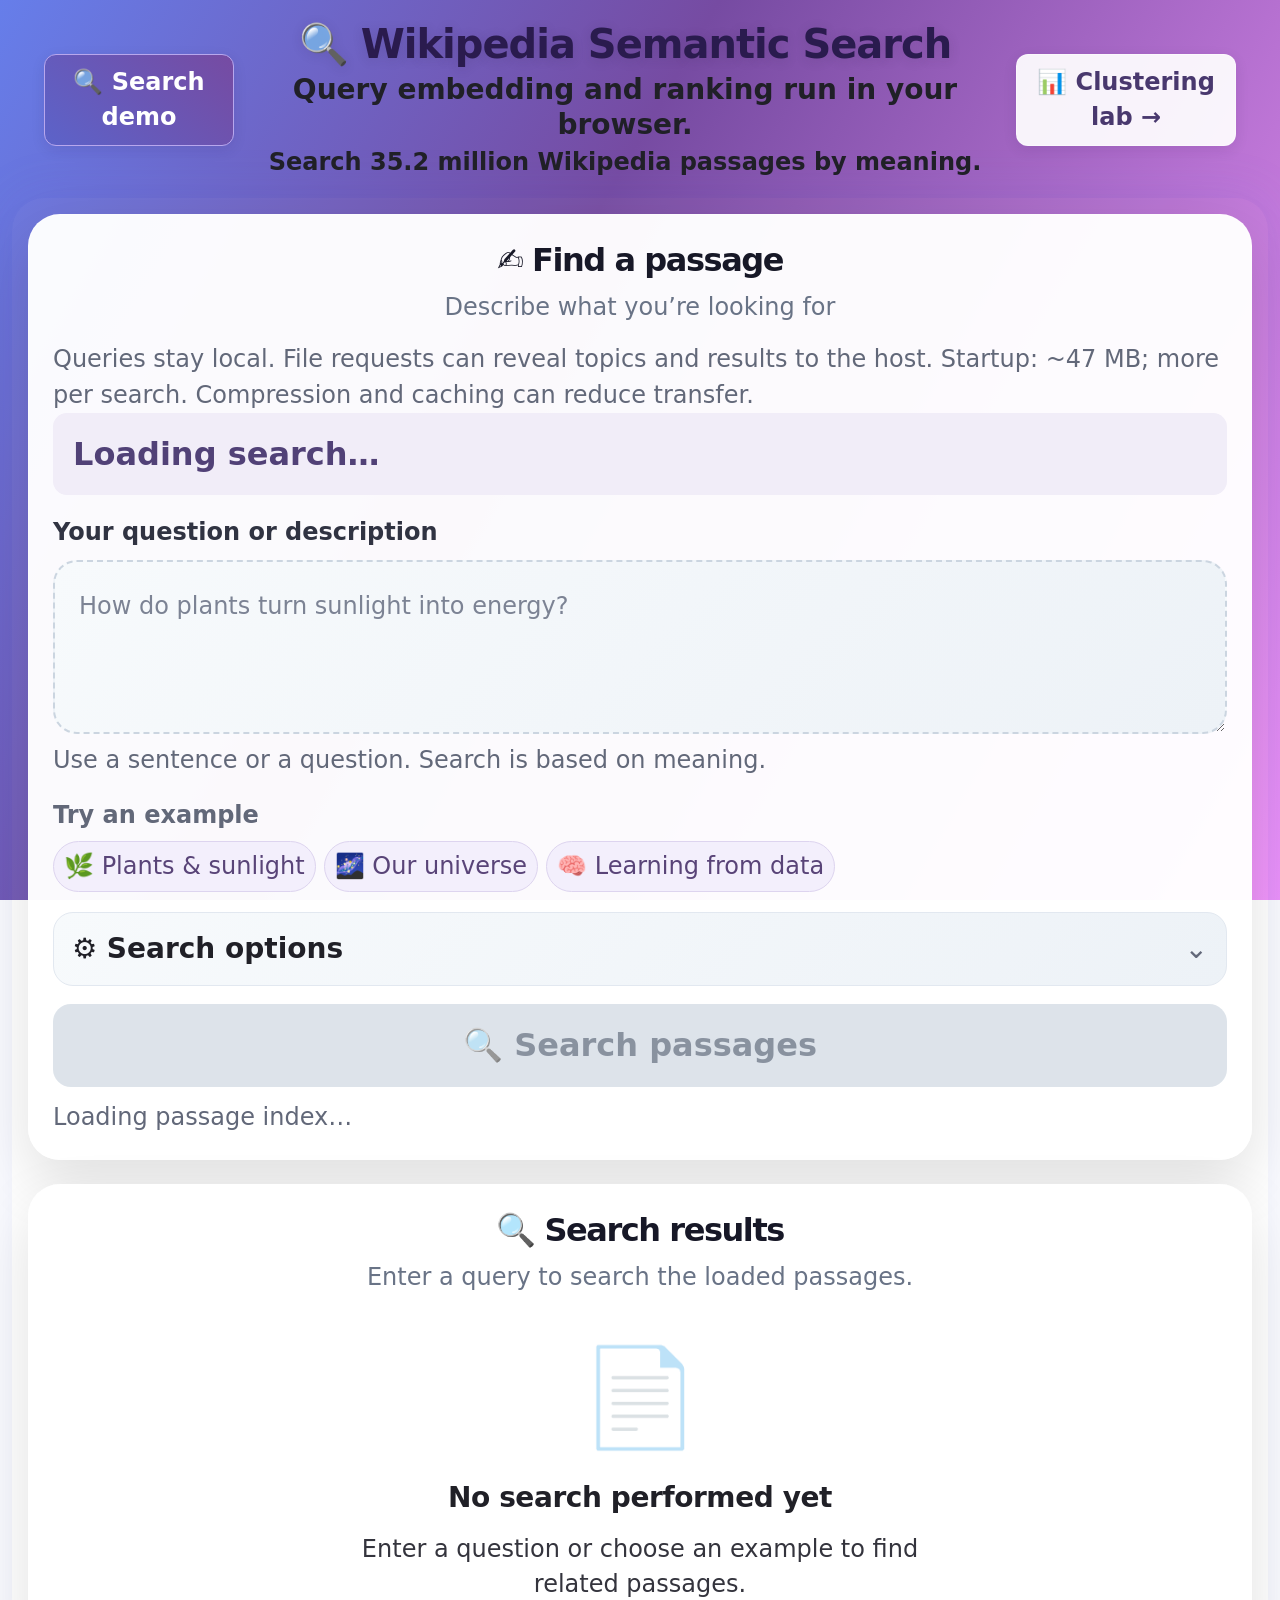
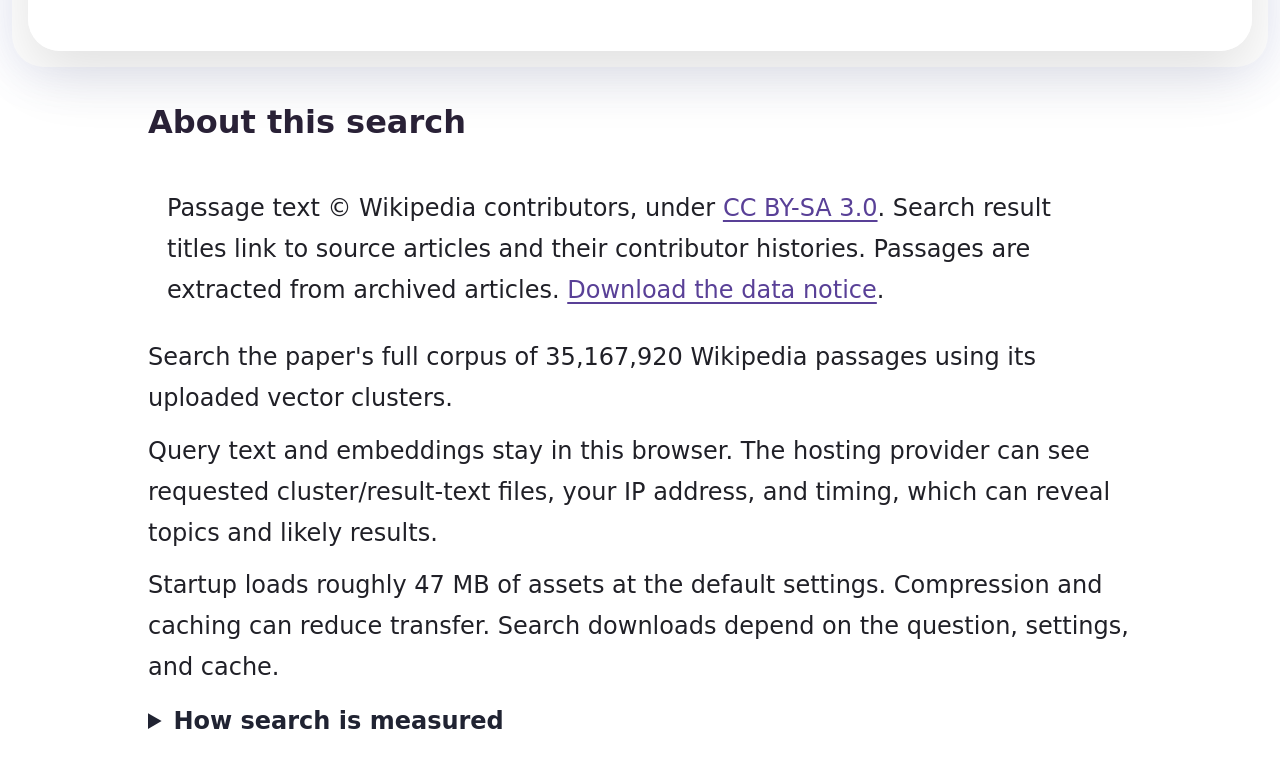
==== paper/figures/client-preview/index.html @ f3f0bb3d "Restore pre-enlargement live presentation and isolate paper copy" ====
<!doctype html>
<html lang="en">
<head>
  <meta charset="utf-8">
  <meta name="viewport" content="width=device-width, initial-scale=1">
  <title>Wikipedia Semantic Search</title>
  <meta name="description" content="Search 35.2 million Wikipedia passages using the paper's uploaded indexes, with embeddings computed in your browser.">
  <link rel="icon" href="data:image/svg+xml,%3Csvg xmlns='http://www.w3.org/2000/svg' viewBox='0 0 64 64'%3E%3Ctext y='.9em' font-size='56'%3E📚%3C/text%3E%3C/svg%3E">
  <link rel="stylesheet" href="assets/styles.css">
  <script type="module" src="assets/search.mjs"></script>
</head>
<body class="search-page">
  <a class="skip-link" href="#query">Skip to search</a>
  <header class="site-header">
    <div class="header-inner">
      <div class="header-copy">
        <h1>🔍 Wikipedia Semantic Search</h1>
        <p class="tagline">Query embedding and ranking run in your browser.</p>
        <p class="archive-description">Search 35.2 million Wikipedia passages by meaning.</p>
      </div>
      <nav class="header-links" aria-label="Demo pages">
        <a href="index.html" aria-current="page">🔍 Search demo</a>
        <a class="lab-link" href="benchmark.html">📊 Clustering lab →</a>
      </nav>
    </div>
  </header>
  <main id="main-layout">
    <div id="main-content-inner">
      <section class="panel upload-panel" aria-labelledby="queryHeading">
        <div class="panel-header">
          <h2 id="queryHeading">✍️ Find a passage</h2>
          <p class="panel-description">Describe what you’re looking for</p>
        </div>
        <p class="query-help" id="privacyNotice">Queries stay local. File requests can reveal topics and results to the host. <span id="downloadNotice">Startup: ~47 MB; more per search. Compression and caching can reduce transfer.</span></p>
        <div class="status loading" id="status" role="status" aria-live="polite">Loading search…</div>
        <progress id="progress" max="100" aria-label="Search progress" hidden></progress>
        <form id="searchForm">
          <label class="query-label" for="query">Your question or description</label>
          <textarea id="query" name="query" rows="3" maxlength="2000" required placeholder="How do plants turn sunlight into energy?" aria-describedby="queryHint"></textarea>
          <p class="query-hint" id="queryHint">Use a sentence or a question. Search is based on meaning.</p>
          <div class="examples" aria-label="Example queries">
            <span>Try an example</span>
            <button type="button" data-query="How do plants turn sunlight into energy?">🌿 Plants & sunlight</button>
            <button type="button" data-query="Why is the universe getting bigger?">🌌 Our universe</button>
            <button type="button" data-query="How can computers learn from examples?">🧠 Learning from data</button>
          </div>
          <details class="search-options">
            <summary>⚙️ Search options</summary>
            <div class="search-settings">
              <div><label for="clusterCount">Centroids</label><select id="clusterCount"><option value="8192">8,192</option><option value="16384">16,384</option><option value="32768" selected>32,768</option></select></div>
              <div><label for="codec">Centroid format</label><select id="codec" disabled><option value="sq6">SQ6</option></select></div>
              <div><label for="probes">Clusters to search</label><input id="probes" type="number" min="1" max="100" value="4" step="1" required disabled></div>
              <div><label for="resultK">Results</label><input id="resultK" type="number" min="1" value="10" step="1" required disabled></div>
            </div>
            <p>Searching more clusters can improve matches and downloads more passage vectors. Smaller centroid formats reduce the routing download.</p>
          </details>
          <div class="upload-controls">
            <button class="btn btn-primary" id="searchBtn" type="submit" disabled>🔍 Search passages</button>
            <button class="btn btn-secondary" id="clearBtn" type="button" hidden>Clear</button>
          </div>
        </form>
        <button class="btn btn-secondary" id="cancelBtn" type="button" hidden>Cancel</button>
        <p class="dataset-summary" id="indexInfo">Loading passage index…</p>
      </section>
      <section class="panel results-panel" aria-labelledby="resultsHeading" aria-busy="false">
        <div class="panel-header">
          <h2 id="resultsHeading">🔍 Search results</h2>
          <p class="panel-description" id="resultsInfo">Enter a query to search the loaded passages.</p>
        </div>
        <div id="results">
          <div class="placeholder">
            <span class="placeholder-icon" aria-hidden="true">📄</span>
            <h3 class="placeholder-title">No search performed yet</h3>
            <p class="placeholder-subtitle">Enter a question or choose an example to find related passages.</p>
          </div>
        </div>
      </section>
    </div>
    <section class="about-section" aria-labelledby="aboutHeading">
      <h2 id="aboutHeading">About this search</h2>
      <p class="measurement-note">Passage text © Wikipedia contributors, under <a rel="license" href="https://creativecommons.org/licenses/by-sa/3.0/">CC BY-SA 3.0</a>. Search result titles link to source articles and their contributor histories. Passages are extracted from archived articles. <a href="DATA-NOTICE.txt" download>Download the data notice</a>.</p>
      <p>Search the paper's full corpus of 35,167,920 Wikipedia passages using its uploaded vector clusters.</p>
      <p>Query text and embeddings stay in this browser. The hosting provider can see requested cluster/result-text files, your IP address, and timing, which can reveal topics and likely results.</p>
      <p>Startup loads roughly 47 MB of assets at the default settings. Compression and caching can reduce transfer. Search downloads depend on the question, settings, and cache.</p>
      <details><summary>How search is measured</summary>
        <p>Results separate embedding time, centroid setup, vector retrieval and result-text loading. The model and centroids are reused for later searches; selected vector clusters are downloaded for each search. Decoded passage metadata stays in a limited memory cache until this page closes or reloads.</p>
      </details>
    </section>
  </main>
</body>
</html>
---- paper/figures/client-preview/assets/styles.css ----
@font-face { font-family: Inter; font-style: normal; font-weight: 400; font-display: swap; src: url('fonts/inter-v20-latin-regular.woff2') format('woff2'); }
@font-face { font-family: Inter; font-style: normal; font-weight: 500; font-display: swap; src: url('fonts/inter-v20-latin-500.woff2') format('woff2'); }
@font-face { font-family: Inter; font-style: normal; font-weight: 600; font-display: swap; src: url('fonts/inter-v20-latin-600.woff2') format('woff2'); }
@font-face { font-family: Inter; font-style: normal; font-weight: 700; font-display: swap; src: url('fonts/inter-v20-latin-700.woff2') format('woff2'); }

:root { color-scheme: light; --ink: #202332; --muted: #626879; --accent: #6651bd; --border: #e1e5ee; --surface: #fffffff7; --gradient: linear-gradient(45deg, #5c63c9, #764ba2); }
* { box-sizing: border-box; }
body { margin: 0; min-height: 100vh; color: var(--ink); background: linear-gradient(120deg, #667eea, #764ba2 40%, #f093fb 100%, #ffecd2 120%); background-attachment: fixed; font: 400 24px/1.45 Inter, system-ui, sans-serif; }
h1, h2, h3, p { margin: 0; }
a { color: #594097; text-underline-offset: 4px; }
button, input, select, textarea { font: inherit; }
button { cursor: pointer; }
button:disabled, input:disabled, select:disabled { cursor: not-allowed; opacity: .65; }
:focus-visible { outline: 3px solid #9474e5; outline-offset: 4px; }
[hidden] { display: none !important; }
.skip-link { position: absolute; left: 16px; top: -80px; z-index: 10; padding: 12px 16px; border-radius: 10px; background: #fff; }
.skip-link:focus { top: 12px; }
.sr-only { position: absolute; width: 1px; height: 1px; padding: 0; overflow: hidden; clip: rect(0, 0, 0, 0); white-space: nowrap; border: 0; }

.header-inner { max-width: 1240px; margin: auto; padding: 20px 24px 6px; text-align: center; }
.header-copy h1, .site-header > h1 { color: #2a1b4e; font-size: 2.5rem; line-height: 1.2; font-weight: 700; letter-spacing: -.025em; text-shadow: 0 2px 12px #32204226; }
.tagline { margin-top: 4px; color: #202027; font-size: 1.75rem; line-height: 1.25; font-weight: 600; }
.archive-description { max-width: 940px; margin: 4px auto 0; color: #202027; line-height: 1.4; font-weight: 600; }
.header-links { display: flex; justify-content: center; flex-wrap: wrap; gap: 12px; margin-top: 20px; }
.header-links a { display: inline-flex; align-items: center; justify-content: center; gap: 8px; min-height: 46px; padding: 10px 20px; border: 1px solid #ffffff70; border-radius: 12px; background: #ffffffeb; color: #49386e; font-weight: 600; text-decoration: none; box-shadow: 0 4px 14px #2b174619; }
.header-links a:hover { background: #fff; }
.header-links a[aria-current='page'] { background: var(--gradient); color: #fff; border-color: #b8a7ed; }

#main-layout, .lab-layout, .runner-layout { max-width: 1440px; margin: 0 auto; padding: 12px 12px 0; }
#main-content-inner, .lab-layout { display: grid; align-items: start; gap: 24px; }
#main-content-inner { grid-template-columns: minmax(0, .9fr) minmax(0, 1.1fr); padding: 16px; border-radius: 32px; background: #ffffff08; box-shadow: 0 0 48px 8px #667eea19; }
.lab-layout { grid-template-columns: 360px minmax(0, 1fr); margin-bottom: 28px; }
.panel { min-width: 0; padding: 24px; border: 1.5px solid #ffffff52; border-radius: 32px; background: var(--surface); box-shadow: 0 24px 60px #0000001f; }
.panel-header { margin-bottom: 16px; text-align: center; }
.panel-header h2 { color: #171827; font-size: 2rem; line-height: 1.35; font-weight: 800; letter-spacing: -.045em; }
.panel-description { margin-top: 8px; color: #697386; font-weight: 500; }
.btn { display: inline-flex; align-items: center; justify-content: center; gap: 8px; min-height: 58px; padding: 18px 22px; border: 1px solid transparent; border-radius: 18px; font-weight: 600; line-height: 1.4; text-decoration: none; }
.btn-primary { background: var(--gradient); color: #fff; }
.btn-primary:hover:not(:disabled) { box-shadow: 0 6px 18px #667eea45; }
.btn-primary:disabled { background: #cbd5e0; color: #4b586d; }
.btn-secondary { background: linear-gradient(45deg, #596979, #4a5568); color: #fff; }
.btn-secondary:hover:not(:disabled) { background: #4a5568; }
.upload-controls { display: flex; flex-wrap: wrap; gap: 12px; margin-top: 18px; }
.upload-controls .btn-primary { flex: 1; }
.status { margin-top: 14px; padding: 12px 14px; border: 1px solid transparent; border-radius: 14px; background: #f1edf8; color: #514177; font-weight: 500; overflow-wrap: anywhere; }
.status.success { background: linear-gradient(120deg, #eaffef, #c6f4d5); color: #14532d; border-color: #8bd6a5; }
#status { margin: 0 0 20px; padding: 16px 18px; border-width: 2px; font-weight: 600; }
.status.error { background: #fff0ee; color: #a13429; border-color: #f2c3bb; }
progress { width: 100%; height: 8px; margin-top: 12px; accent-color: var(--accent); }

.query-label { display: block; margin: 20px 0 10px; color: #303342; font-weight: 600; }
textarea { display: block; width: 100%; min-height: 160px; resize: vertical; padding: 24px; border: 2px dashed #cbd5e0; border-radius: 24px; color: var(--ink); background: linear-gradient(135deg, #f7fafc, #edf2f7); line-height: 1.7; }
textarea:focus { border-color: var(--accent); }
textarea::placeholder { color: #7c8394; }
.query-hint, .query-help { margin-top: 8px; color: var(--muted); line-height: 1.5; }
.examples { display: flex; flex-wrap: wrap; gap: 8px; margin: 20px 0; }
.examples > span { width: 100%; font-weight: 600; color: var(--muted); }
.examples button { padding: 7px 10px; border: 1px solid #ddd4ef; border-radius: 100px; background: #f3effc; color: #594478; }
.examples button:hover:not(:disabled) { background: #e9e0fa; }
.search-options { margin: 14px 0; border: 1px solid #e2e8f0; border-radius: 20px; background: linear-gradient(135deg, #f7fafc, #edf2f7); }
.search-options summary { display: flex; align-items: center; justify-content: space-between; padding: 16px 18px; cursor: pointer; list-style: none; color: #202027; font-size: 1.75rem; font-weight: 700; }
.search-options summary::-webkit-details-marker { display: none; }
.search-options summary::after { content: '⌄'; color: var(--muted); font-weight: 400; }
.search-options[open] summary::after { content: '⌃'; }
.search-options[open] summary { border-bottom: 1px solid var(--border); }
.search-settings { display: grid; grid-template-columns: repeat(2, minmax(0, 1fr)); align-items: end; gap: 12px; padding: 4px 16px 12px; }
.search-options > p { padding: 0 16px 16px; color: var(--muted); }
.search-settings label, .controls label { display: block; margin: 12px 0 7px; font-weight: 600; }
.search-settings input, .search-settings select, .controls input, .controls select { display: block; width: 100%; min-height: 42px; padding: 9px 10px; border: 1px solid #d6d9e4; border-radius: 10px; background: #fff; color: var(--ink); }
#cancelBtn { margin-top: 12px; }
.dataset-summary { margin-top: 14px; color: var(--muted); font-weight: 500; line-height: 1.4; }
.results-panel { min-height: 440px; }
#resultsInfo { color: #697386; font-weight: 500; line-height: 1.45; overflow-wrap: anywhere; }
.placeholder { display: flex; flex-direction: column; align-items: center; justify-content: center; min-height: 300px; padding: 24px 16px; text-align: center; }
.placeholder-icon { margin-bottom: 18px; font-size: 6rem; line-height: 1.3; opacity: .45; }
.placeholder-title { color: #202027; font-size: 1.75rem; font-weight: 700; letter-spacing: -.015em; }
.placeholder-subtitle { max-width: 640px; margin-top: 14px; color: #34343d; font-weight: 500; }
.passage { margin-top: 12px; padding: 18px; border: 1px solid #e2ddef; border-radius: 20px; background: #fff; }
.passage:first-child { border: 2px solid #d4c3f2; background: linear-gradient(135deg, #faf7ff, #f4f0ff); }
.passage h3 { font-size: 1.75rem; line-height: 1.5; }
.passage a { color: #594097; text-decoration: none; }
.passage a:hover { text-decoration: underline; }
.passage p { margin-top: 10px; line-height: 1.5; }
.passage .passage-distance { color: var(--muted); }
.about-section { max-width: 1000px; margin: 32px auto; padding: 0 8px; }
.about-section h2 { margin-bottom: 16px; padding-bottom: 10px; border-bottom: 2px solid #ffffff8c; color: #292136; font-size: 2rem; font-weight: 600; }
.about-section p { margin-top: 12px; color: #202027; font-weight: 500; line-height: 1.7; }
.about-section details { margin-top: 16px; }
.about-section summary { cursor: pointer; font-weight: 600; }

.controls h2 { margin-bottom: 18px; text-align: center; font-size: 1.75rem; }
.control-group { min-width: 0; margin: 0 0 20px; padding: 0 0 18px; border: 0; border-bottom: 1px solid var(--border); }
.control-group:last-of-type { padding: 0; border: 0; }
.control-group legend { width: 100%; padding: 0; color: #675679; font-weight: 700; letter-spacing: .04em; text-transform: uppercase; }
.controls .btn { width: 100%; margin-top: 12px; }
.fixture-info, .controls details { margin-top: 14px; color: var(--muted); line-height: 1.5; }
.fixture-info { font-weight: 500; }
.controls details p { margin-top: 12px; }
.controls summary { color: #594478; cursor: pointer; }
.experiments { display: grid; gap: 24px; min-width: 0; }
.experiment-heading { display: flex; flex-wrap: wrap; align-items: center; justify-content: space-between; gap: 12px; }
.experiment-heading > div { display: flex; align-items: center; gap: 12px; }
.experiment h2 { font-size: 1.75rem; letter-spacing: -.025em; }
.step { padding: 8px; border: 1px solid #ddd3ef; border-radius: 12px; background: linear-gradient(135deg, #e2e7ff, #f0dcff); color: #7654ad; font-weight: 700; }
.experiment .btn { min-height: 38px; padding: 8px 12px; white-space: nowrap; }
.experiment > p { margin-top: 14px; color: var(--muted); line-height: 1.5; }
.table-scroll { max-width: 100%; margin-top: 20px; overflow-x: auto; }
table { width: 100%; border-collapse: collapse; line-height: 1.4; }
th { padding: 12px 8px; text-align: left; background: #f5f1fb; color: #726181; font-weight: 600; }
td { padding: 13px 8px; border-bottom: 1px solid #eee8f4; font-variant-numeric: tabular-nums; }
tbody tr:last-child td { border-bottom: 0; }
td:first-child { color: #60417f; font-weight: 600; }
.empty td { padding: 26px 10px; color: var(--muted); text-align: center; font-weight: 400; }
.footnote, .measurement-note { color: #625674; line-height: 1.5; }
.measurement-note { padding: 14px 18px; border: 1px solid #ffffff60; border-radius: 16px; background: #ffffffc9; }
.local-file-hint { max-width: 1000px; margin: 20px auto; padding: 18px 24px; border-radius: 16px; background: #fff; }
.local-file-hint code { overflow-wrap: anywhere; }
.comparison-page .site-header { padding: 24px; text-align: center; }
.back-link { display: block; margin-bottom: 12px; text-align: left; }
.runner-layout { display: grid; gap: 24px; margin-bottom: 28px; }
.runner-layout h2 { font-size: 1.75rem; }
.runner-layout .measurement-note { margin-top: 12px; padding: 0; border: 0; background: none; }
#runMatrix { margin-top: 12px; color: var(--muted); }

@media (min-width: 1100px) {
  .header-inner { display: grid; grid-template-columns: 190px minmax(0, 1fr) 220px; gap: 16px; align-items: center; }
  .header-copy { grid-column: 2; grid-row: 1; }
  .header-links { display: contents; }
  .header-links a:first-child { grid-column: 1; grid-row: 1; justify-self: start; }
  .header-links a:last-child { grid-column: 3; grid-row: 1; justify-self: end; }
}
@media (max-width: 1280px) { #main-content-inner { grid-template-columns: minmax(0, 1fr); } }
@media (max-width: 760px) {
  .header-inner { padding: 14px 16px 4px; }
  .header-copy h1 { font-size: 2rem; }
  .header-links { gap: 8px; margin-top: 16px; }
  .header-links a { flex: 1; max-width: 220px; padding: 10px 12px; }
  #main-layout, .lab-layout, .runner-layout { padding: 10px 12px 0; }
  #main-content-inner { padding: 0; gap: 18px; background: none; }
  .lab-layout { grid-template-columns: minmax(0, 1fr); gap: 18px; }
  .panel { padding: 20px 18px; border-radius: 24px; }
  .panel-header { margin-bottom: 12px; }
  .upload-controls { gap: 10px; }
  .btn { min-height: 48px; padding: 12px; }
  .results-panel { min-height: 320px; }
  .placeholder { min-height: 240px; padding: 20px 8px; }
  .placeholder-icon { font-size: 5rem; }
  .experiment-heading { align-items: start; }
  .about-section { margin: 28px 8px; padding: 0; }
}
@media (prefers-reduced-motion: reduce) { *, *::before, *::after { scroll-behavior: auto !important; } }

#status, #searchBtn, #runAll { font-size: 2rem; }
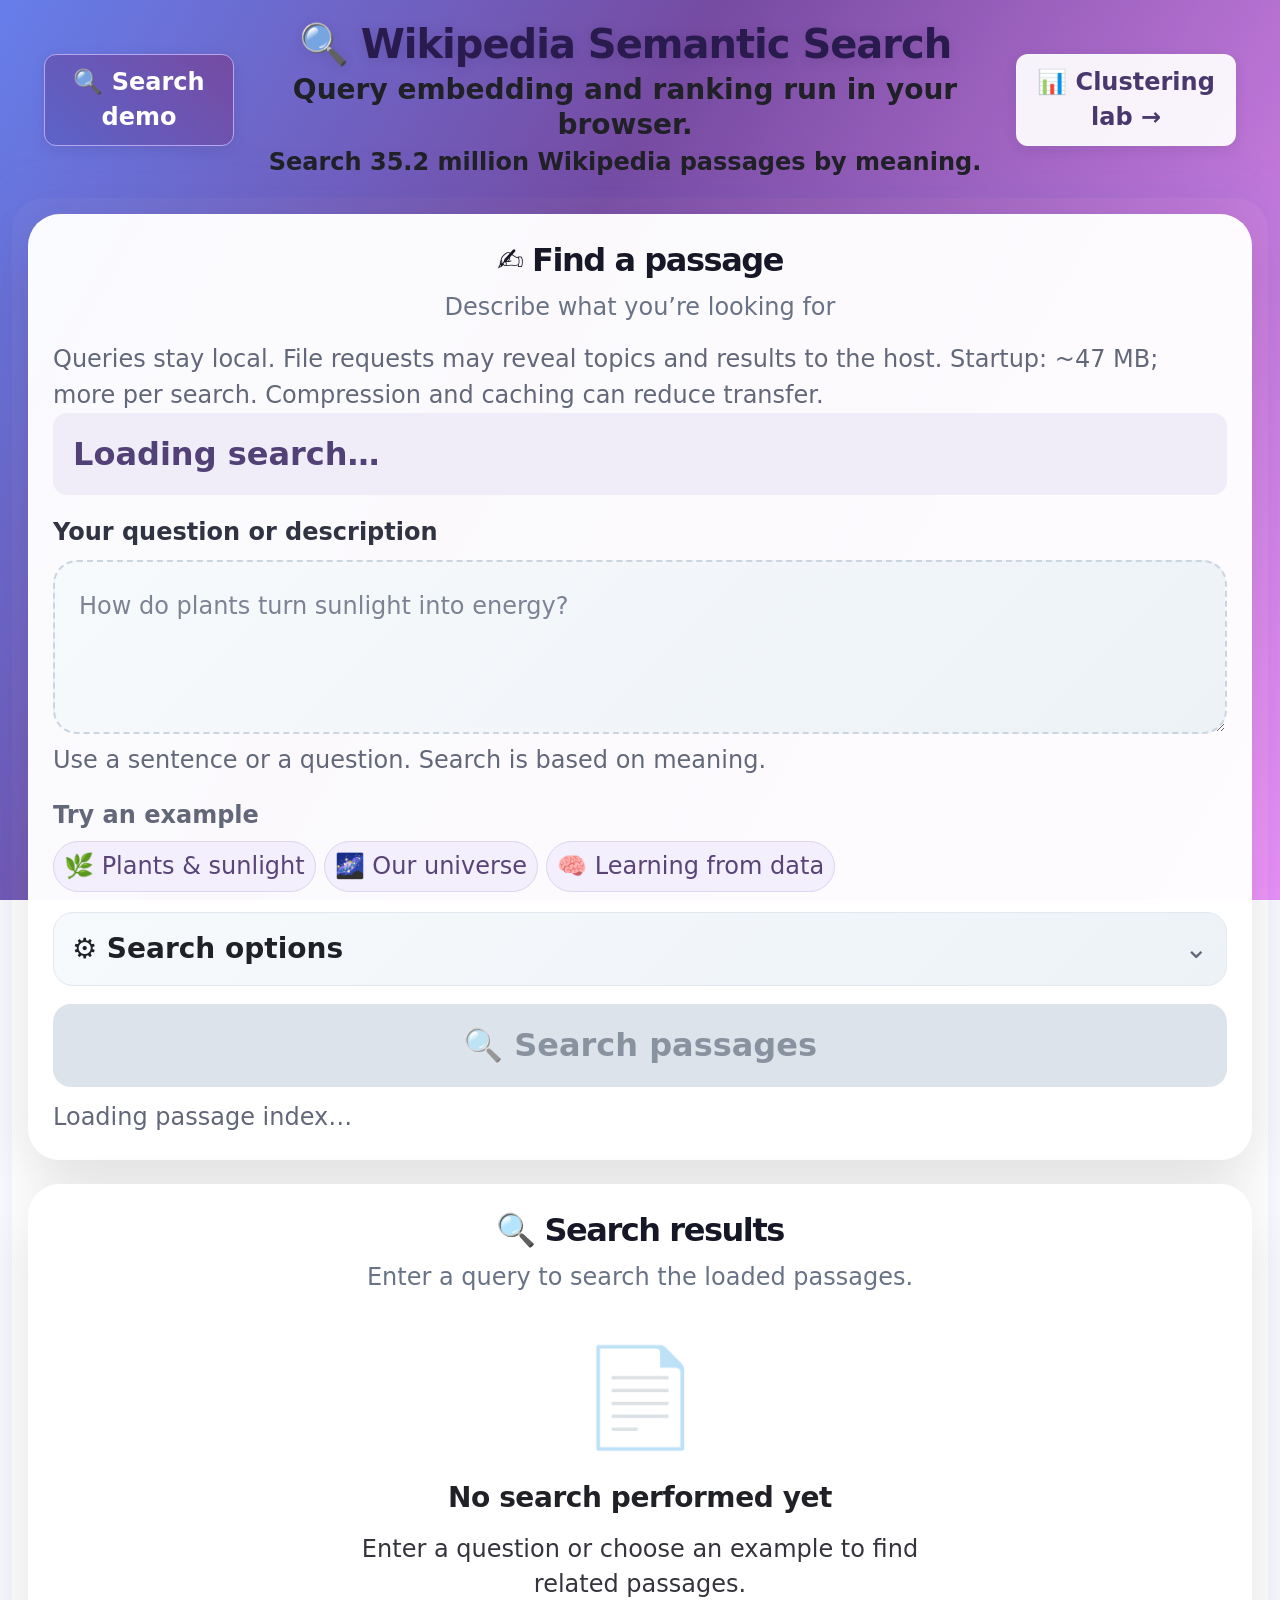
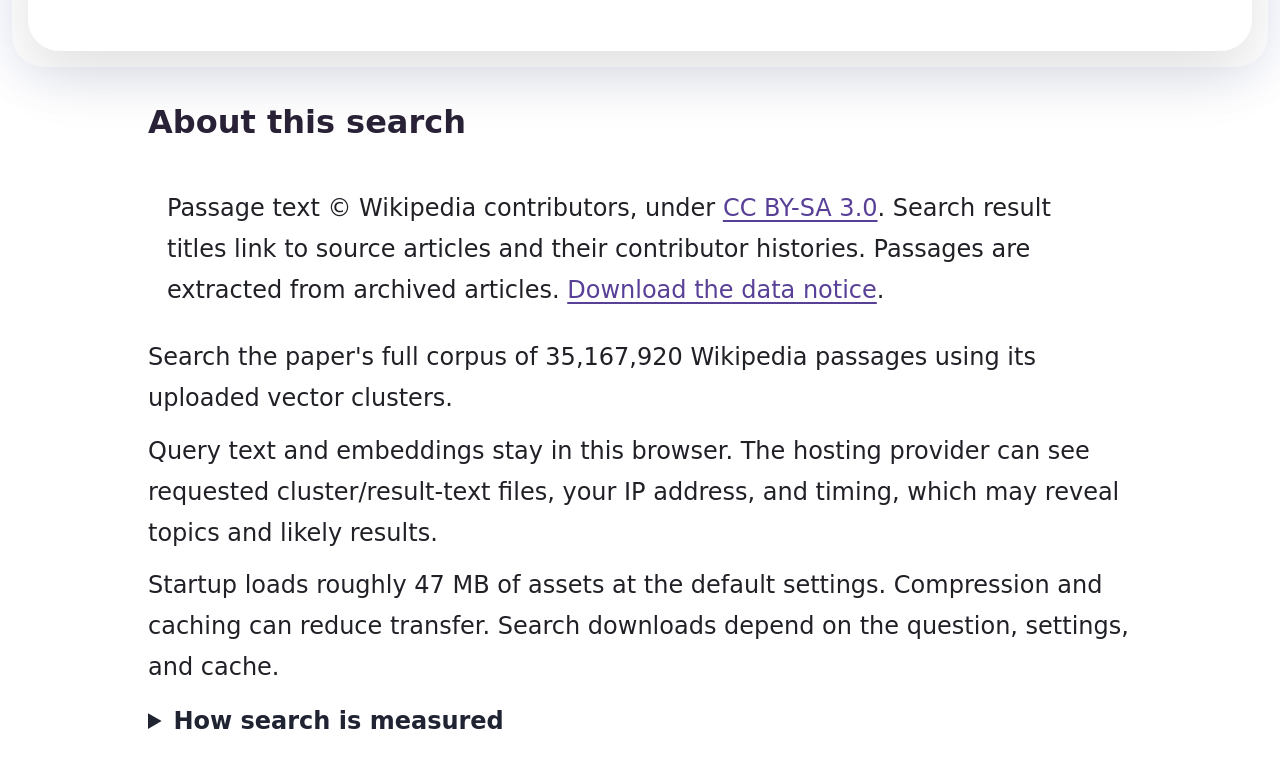
==== commit 33652fa0: "Use tentative wording for possible privacy inferences" ====
--- a/paper/figures/client-preview/index.html
+++ b/paper/figures/client-preview/index.html
@@ -31,7 +31,7 @@
           <h2 id="queryHeading">✍️ Find a passage</h2>
           <p class="panel-description">Describe what you’re looking for</p>
         </div>
-        <p class="query-help" id="privacyNotice">Queries stay local. File requests can reveal topics and results to the host. <span id="downloadNotice">Startup: ~47 MB; more per search. Compression and caching can reduce transfer.</span></p>
+        <p class="query-help" id="privacyNotice">Queries stay local. File requests may reveal topics and results to the host. <span id="downloadNotice">Startup: ~47 MB; more per search. Compression and caching can reduce transfer.</span></p>
         <div class="status loading" id="status" role="status" aria-live="polite">Loading search…</div>
         <progress id="progress" max="100" aria-label="Search progress" hidden></progress>
         <form id="searchForm">
@@ -80,7 +80,7 @@
       <h2 id="aboutHeading">About this search</h2>
       <p class="measurement-note">Passage text © Wikipedia contributors, under <a rel="license" href="https://creativecommons.org/licenses/by-sa/3.0/">CC BY-SA 3.0</a>. Search result titles link to source articles and their contributor histories. Passages are extracted from archived articles. <a href="DATA-NOTICE.txt" download>Download the data notice</a>.</p>
       <p>Search the paper's full corpus of 35,167,920 Wikipedia passages using its uploaded vector clusters.</p>
-      <p>Query text and embeddings stay in this browser. The hosting provider can see requested cluster/result-text files, your IP address, and timing, which can reveal topics and likely results.</p>
+      <p>Query text and embeddings stay in this browser. The hosting provider can see requested cluster/result-text files, your IP address, and timing, which may reveal topics and likely results.</p>
       <p>Startup loads roughly 47 MB of assets at the default settings. Compression and caching can reduce transfer. Search downloads depend on the question, settings, and cache.</p>
       <details><summary>How search is measured</summary>
         <p>Results separate embedding time, centroid setup, vector retrieval and result-text loading. The model and centroids are reused for later searches; selected vector clusters are downloaded for each search. Decoded passage metadata stays in a limited memory cache until this page closes or reloads.</p>
